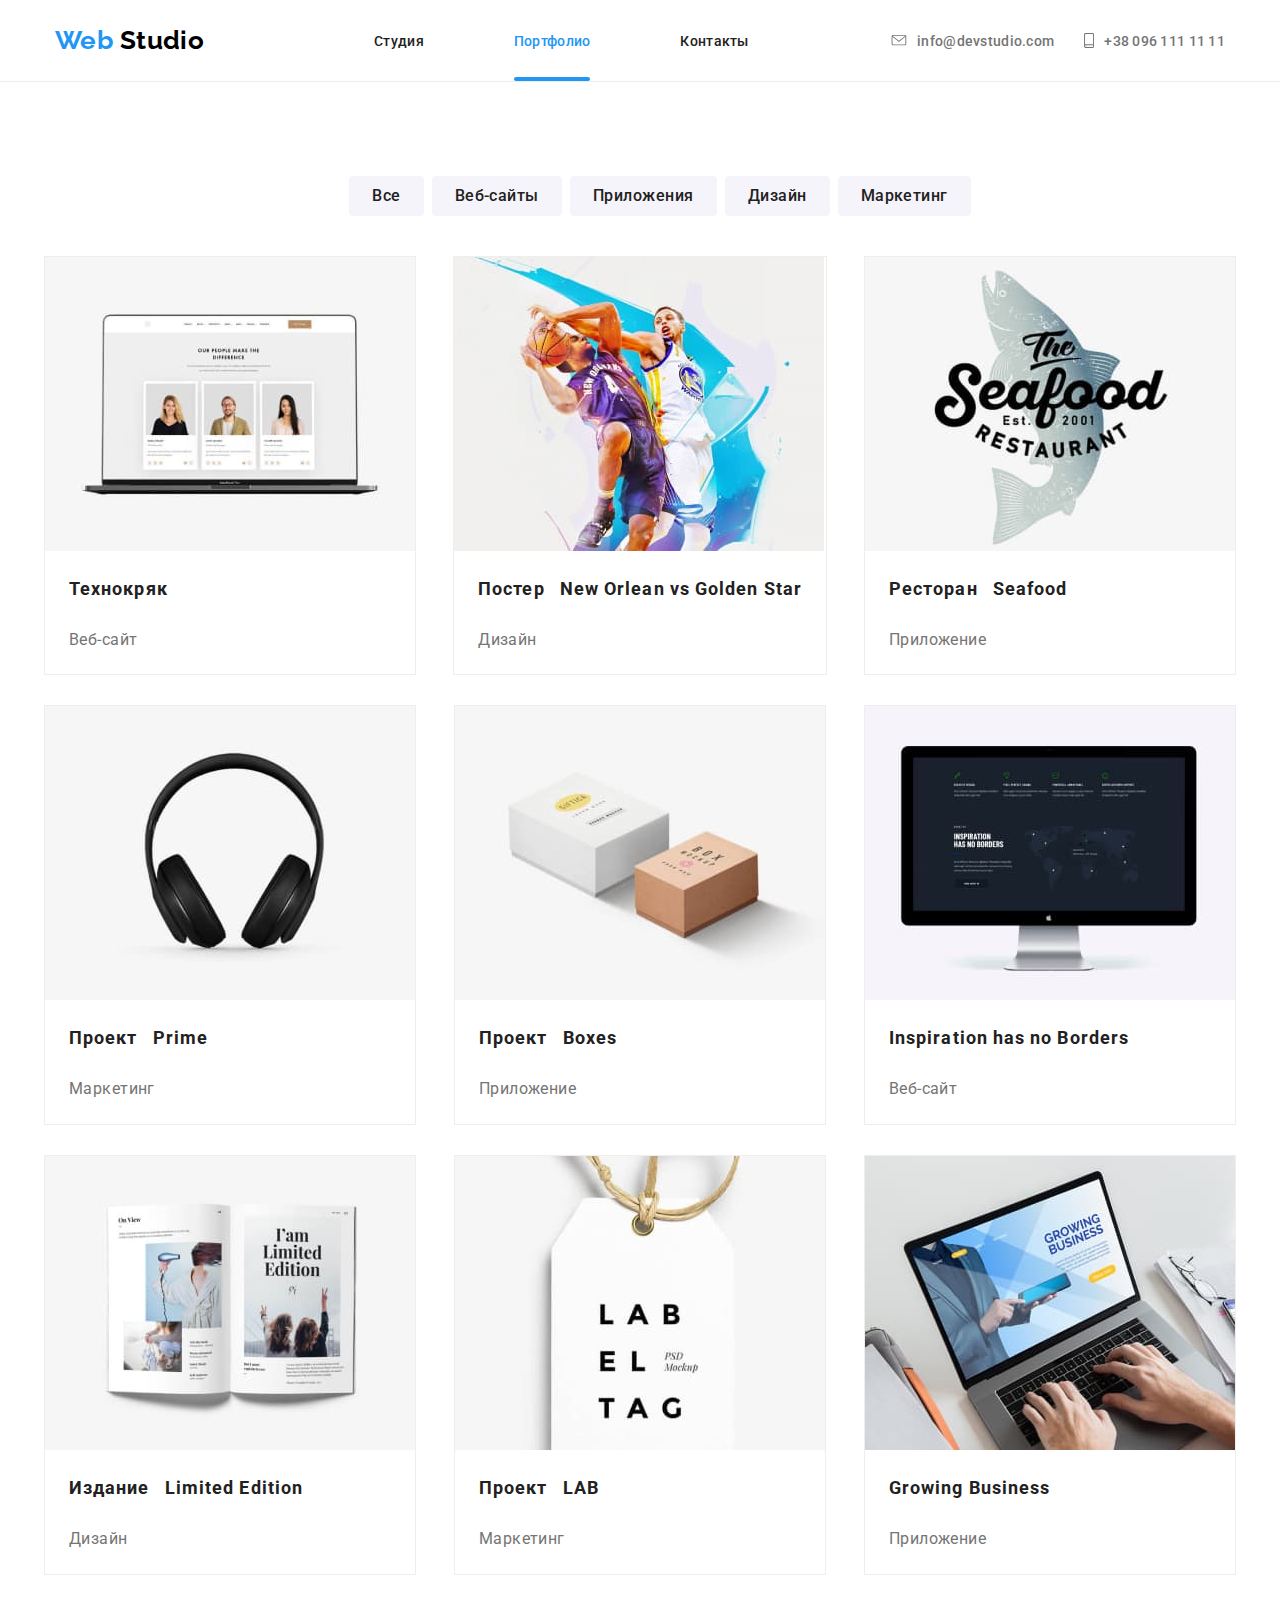
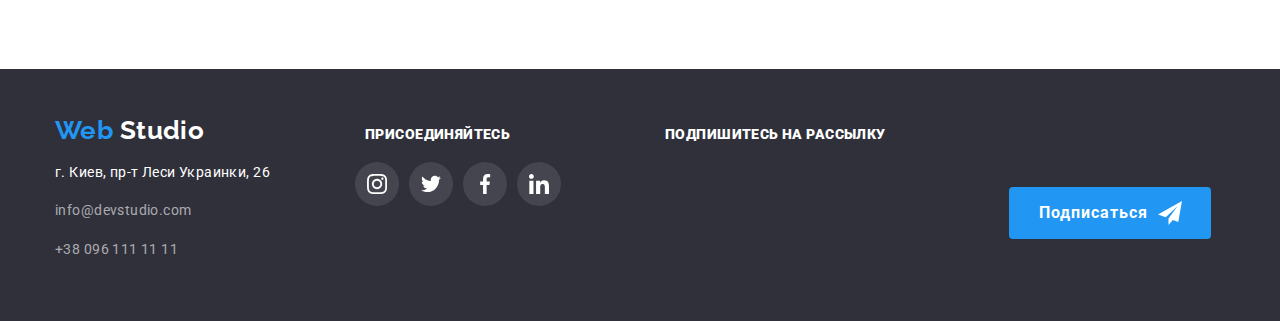
==== portfolio.html @ 9945e8b1 "06" ====
<!DOCTYPE html>
<html lang="ru">
  <head>
    <meta charset="UTF-8" />
    <meta name="viewport" content="width=device-width, initial-scale=1.0" />
    <title>Вебстудия</title>
    <link
      href="https://fonts.googleapis.com/css2?family=Raleway:wght@700&family=Roboto:wght@400;500;700&display=swap"
      rel="stylesheet"
    />
    <link rel="stylesheet" href="./css/style.css" />
  </head>
  <body>
    <!--Шапка сайта-->
    <header class="page-header">
      <div class="container-header">
        <nav class="container main-nav">
          <a href="./index.html" class="logo"
            >Web<span class="logo header"> Studio</span></a
          >
          <ul class="site-nav list">
            <li class="item">
              <a href="./index.html" class="link">Студия</a>
            </li>
            <li class="item">
              <a href="./portfolio.html" class="link-current">Портфолио</a>
            </li>
            <li class="item"><a href="" class="link">Контакты</a></li>
          </ul>
        </nav>
        <ul class="contacts list">
          <li class="item envelope">
            <a
              class="link-list"
              href="mailto:info@devstudio.com"
              aria-label="Отправить имейл"
            >
              <svg class="adress-icon" width="16" height="11">
                <use href="./img/sprite.svg#envelope"></use>
              </svg>
              info@devstudio.com</a
            >
          </li>
          <li class="item smartphone">
            <a href="tel:+380961111111" class="link-list" aria-label="Позвонить"
              ><svg class="adress-icon" width="10" height="15">
                <use href="./img/sprite.svg#smartphone"></use>
              </svg>
              +38 096 111 11 11</a
            >
          </li>
        </ul>
      </div>
    </header>

    <main>
      <!-- Портфолио навигация -->
      <section>
        <h1 class="section-title invisible">Портфолио навигация</h1>
        <div class="container-portfolionav">
          <nav>
            <ul class="porfolio-nav">
              <li class="porfolio-item">
                <buttonn type="buttonn" class="porfolio-link">Все</buttonn>
              </li>
              <li class="porfolio-item">
                <buttonn type="buttonn" class="porfolio-link"
                  >Веб-сайты</buttonn
                >
              </li>
              <li class="porfolio-item">
                <buttonn type="buttonn" class="porfolio-link"
                  >Приложения</buttonn
                >
              </li>
              <li class="porfolio-item">
                <buttonn type="buttonn" class="porfolio-link">Дизайн</buttonn>
              </li>
              <li class="porfolio-item">
                <buttonn type="buttonn" class="porfolio-link"
                  >Маркетинг</buttonn
                >
              </li>
            </ul>
          </nav>
        </div>
      </section>

      <!-- Портфолио -->

      <section>
        <h2 class="section-title invisible">Портфолио</h2>
        <div class="container-portfolio">
          <ul class="features-portfolio">
            <li class="features-list">
              <a class="portfolio-card" href="">
                <div class="thumb">
                  <img
                    class="porfolio-img"
                    src="./img/img_1.jpg"
                    alt="Технокряк"
                    width="370"
                  />
                  <p class="subtext-portfolio">
                    Технокряк это современная площадка распространения
                    коронавируса. Компании используют эту платформу для
                    цифрового шпионажа и атак на защищённые сервера конкурентов.
                  </p>
                </div>
                <div class="container-subtitle">
                  <h3 class="title-portfolio">Технокряк</h3>
                  <p class="subtitle-portfolio">Веб-сайт</p>
                </div>
              </a>
            </li>

            <li class="features-list">
              <a class="portfolio-card" href="">
                <div class="thumb">
                  <img
                    class="porfolio-img"
                    src="./img/img_2.jpg"
                    alt="Постер New Orlean vs Golden Star"
                    width="370"
                  />
                  <p class="subtext-portfolio">
                    Технокряк это современная площадка распространения
                    коронавируса. Компании используют эту платформу для
                    цифрового шпионажа и атак на защищённые сервера конкурентов.
                  </p>
                </div>
                <div class="container-subtitle">
                  <h3 class="title-portfolio">
                    Постер &nbsp;
                    <span lang="en">New Orlean vs Golden Star</span>
                  </h3>
                  <p class="subtitle-portfolio">Дизайн</p>
                </div>
              </a>
            </li>

            <li class="features-list">
              <a class="portfolio-card" href="">
                <div class="thumb">
                  <img
                    class="porfolio-img"
                    src="./img/img_3.jpg"
                    alt="Ресторан Seafood"
                    width="370"
                  />
                  <p class="subtext-portfolio">
                    Технокряк это современная площадка распространения
                    коронавируса. Компании используют эту платформу для
                    цифрового шпионажа и атак на защищённые сервера конкурентов.
                  </p>
                </div>
                <div class="container-subtitle">
                  <h3 class="title-portfolio">
                    Ресторан &nbsp; <span lang="en">Seafood</span>
                  </h3>
                  <p class="subtitle-portfolio">Приложение</p>
                </div>
              </a>
            </li>

            <li class="features-list">
              <a class="portfolio-card" href="">
                <div class="thumb">
                  <img
                    class="porfolio-img"
                    src="./img/img_4.jpg"
                    alt="Проект Prime"
                    width="370"
                  />
                  <p class="subtext-portfolio">
                    Технокряк это современная площадка распространения
                    коронавируса. Компании используют эту платформу для
                    цифрового шпионажа и атак на защищённые сервера конкурентов.
                  </p>
                </div>
                <div class="container-subtitle">
                  <h3 class="title-portfolio">
                    Проект &nbsp; <span lang="en">Prime</span>
                  </h3>
                  <p class="subtitle-portfolio">Маркетинг</p>
                </div>
              </a>
            </li>

            <li class="features-list">
              <a class="portfolio-card" href="">
                <div class="thumb">
                  <img
                    class="porfolio-img"
                    src="./img/img_5.jpg"
                    alt="Проект Boxes"
                    width="370"
                  />
                  <p class="subtext-portfolio">
                    Технокряк это современная площадка распространения
                    коронавируса. Компании используют эту платформу для
                    цифрового шпионажа и атак на защищённые сервера конкурентов.
                  </p>
                </div>
                <div class="container-subtitle">
                  <h3 class="title-portfolio">
                    Проект &nbsp; <span lang="en">Boxes</span>
                  </h3>
                  <p class="subtitle-portfolio">Приложение</p>
                </div>
              </a>
            </li>

            <li class="features-list">
              <a class="portfolio-card" href="">
                <div class="thumb">
                  <img
                    class="porfolio-img"
                    src="./img/img_6.jpg"
                    alt="Inspiration has no Borders"
                    width="370"
                  />
                  <p class="subtext-portfolio">
                    Технокряк это современная площадка распространения
                    коронавируса. Компании используют эту платформу для
                    цифрового шпионажа и атак на защищённые сервера конкурентов.
                  </p>
                </div>
                <div class="container-subtitle">
                  <h3 class="title-portfolio">
                    <span lang="en">Inspiration has no Borders</span>
                  </h3>
                  <p class="subtitle-portfolio">Веб-сайт</p>
                </div>
              </a>
            </li>

            <li class="features-list">
              <a class="portfolio-card" href="">
                <div class="thumb">
                  <img
                    class="porfolio-img"
                    src="./img/img_7.jpg"
                    alt="Издание Limited Edition"
                    width="370"
                  />
                  <p class="subtext-portfolio">
                    Технокряк это современная площадка распространения
                    коронавируса. Компании используют эту платформу для
                    цифрового шпионажа и атак на защищённые сервера конкурентов.
                  </p>
                </div>
                <div class="container-subtitle">
                  <h3 class="title-portfolio">
                    Издание &nbsp; <span lang="en">Limited Edition</span>
                  </h3>
                  <p class="subtitle-portfolio">Дизайн</p>
                </div>
              </a>
            </li>

            <li class="features-list">
              <a class="portfolio-card" href="">
                <div class="thumb">
                  <img
                    class="porfolio-img"
                    src="./img/img_8.jpg"
                    alt="Проект LAB"
                    width="370"
                  />
                  <p class="subtext-portfolio">
                    Технокряк это современная площадка распространения
                    коронавируса. Компании используют эту платформу для
                    цифрового шпионажа и атак на защищённые сервера конкурентов.
                  </p>
                </div>
                <div class="container-subtitle">
                  <h3 class="title-portfolio">
                    Проект &nbsp; <span lang="en">LAB</span>
                  </h3>
                  <p class="subtitle-portfolio">Маркетинг</p>
                </div>
              </a>
            </li>

            <li class="features-list">
              <a class="portfolio-card" href="">
                <div class="thumb">
                  <img
                    class="porfolio-img"
                    src="./img/img_9.jpg"
                    alt="Growing Business"
                    width="370"
                  />
                  <p class="subtext-portfolio">
                    Технокряк это современная площадка распространения
                    коронавируса. Компании используют эту платформу для
                    цифрового шпионажа и атак на защищённые сервера конкурентов.
                  </p>
                </div>
                <div class="container-subtitle">
                  <h3 class="title-portfolio">
                    <span lang="en">Growing Business</span>
                  </h3>
                  <p class="subtitle-portfolio">Приложение</p>
                </div>
              </a>
            </li>
          </ul>
        </div>
      </section>
    </main>

    <!-- Футер -->
    <footer class="footer">
      <div class="footer-container">
        <div class="footer-address">
          <a href="./index.html" class="logo"
            >Web<span class="logo footer"> Studio</span></a
          >
          <address class="address">
            <p class="address-title">г. Киев, пр-т Леси Украинки, 26</p>
            <p>
              <a class="address-link" href="mailto:info@devstudio.com"
                >info@devstudio.com</a
              >
            </p>
            <p>
              <a class="address-link" href="tel:+380961111111"
                >+38 096 111 11 11</a
              >
            </p>
          </address>
        </div>
        <div class="social-container">
          <span class="footer-title"><b>Присоединяйтесь</b></span>
          <ul class="social-network list">
            <li class="social-icon-list">
              <a
                class="social-links-footer"
                href="https://www.instagram.com/"
                aria-label="Ссылка на Instagram"
              >
                <svg class="social-links-icon">
                  <use href="./img/sprite.svg#instagram"></use>
                </svg>
              </a>
            </li>
            <li class="social-icon-list">
              <a
                class="social-links-footer"
                href="https://twitter.com/"
                aria-label="Ссылка на Twitter"
                ><svg class="social-links-icon">
                  <use href="./img/sprite.svg#twitter"></use>
                </svg>
              </a>
            </li>
            <li class="social-icon-list">
              <a
                class="social-links-footer"
                href="https://www.facebook.com/"
                aria-label="Ссылка на Facebook"
              >
                <svg class="social-links-icon">
                  <use href="./img/sprite.svg#facebook"></use>
                </svg>
              </a>
            </li>
            <li class="social-icon-list">
              <a
                class="social-links-footer"
                href="https://www.linkedin.com/"
                aria-label="Ссылка на LinkedIn"
              >
                <svg class="social-links-icon">
                  <use href="./img/sprite.svg#linkedin"></use>
                </svg>
              </a>
            </li>
          </ul>
        </div>
        <div class="subscribe-conteiner">
          <span class="footer-title"><b>Подпишитесь на рассылку</b></span>
          <a class="button secondary" href="" aria-label="Подписаться"
            >Подписаться
            <svg class="icon-send">
              <use href="./img/sprite.svg#icon_send"></use>
            </svg>
          </a>
        </div>
      </div>
    </footer>
  </body>
</html>
---- css/style.css ----
/* цвет основного текста #212121 */
/* вторичный цвет текста  #757575;*/
/* белый #FFFFFF  */
/* акцент #2196F3 */
/* вторичный цвет фона #F5F4FA; */
/* цвет иконок #AFB1B8; */
/* цвет фона футера #2F303A */

:root {
  --primary-white-color: #ffffff;
  --secondary-white-color: #f5f4fa;
  --logo-black-color: #000000;
  --primary-text-color: #212121;
  --title-text-color: #757575;
  --accent-color: #2196f3;
  --icon-color: #afb1b8;
  --footer-color: #2f303a;
  --footer-social-color: rgba(255, 255, 255, 0.1);
  --timing-function: cubic-bezier(0.4, 0, 0.2, 1);
  --transition-duration: 250ms;
}

/* Утилиты */

.list,
.link {
  padding: 0;
  margin: 0;
  list-style: none;
  text-decoration: none;
}

body {
  margin: 0;
  background-color: var(--primary-white-color);
  color: var(--primary-text-color);
  font-family: Roboto, sans-serif;
  font-style: normal;
  font-weight: 400;
  font-size: 14px;
  line-height: 1.71;
  letter-spacing: 0.03em;
}

/* Шапка сайта */

.page-header {
  position: fixed;
  z-index: 1;
  width: 100%;
  top: 0;
  left: 0;
  min-height: 81px;
  background-color: var(--primary-white-color);
  border-bottom: 1px solid #ececec;
}

.container-header {
  display: flex;
  margin-top: 0;
  margin-bottom: 0;
  margin-left: auto;
  margin-right: auto;
  width: 1170px;
  height: 81px;
}

.main-nav {
  display: flex;
  align-items: center;
  margin: 0;
}

.site-nav {
  display: flex;
  margin-left: 85px;
}

.site-nav .item:not(:last-child) {
  margin-right: 40px;
}

.logo {
  color: var(--accent-color);
  text-decoration: none;
  font-family: Raleway, sans-serif;
  font-style: bold;
  font-weight: 700;
  font-size: 26px;
  line-height: 1.19;
}

.logo .header {
  margin-right: 85px;
  color: var(--logo-black-color);
}

.logo .footer {
  color: var(--primary-white-color);
}

.adress-icon {
  display: flex;
  margin-right: 10px;
  fill: currentColor;
  align-items: center;
}

.site-nav .link {
  position: relative;
  display: block;
  padding-top: 32px;
  padding-bottom: 32px;
  align-items: center;
  margin-right: 50px;

  color: var(--primary-text-color);
  font-style: normal;
  font-weight: 500;
  font-size: 14px;
  line-height: 16px;
  letter-spacing: 0.02em;
  transition-property: var(--accent-color);
}

.site-nav .link:hover,
.site-nav .link:focus {
  color: var(--accent-color);
}

.link::after {
  content: "";
  position: absolute;
  width: 100%;
  height: 4px;
  bottom: 0;
  border-radius: 2px;
  background-color: var(--accent-color);
  display: block;
  opacity: 0;
  transform: scaleX(0);
  transition: var(--timing-function) var(--transition-duration);
}

.link:hover::after {
  display: block;
  opacity: 1;
  transform: scaleX(1);
}

.adress-icon:hover {
  fill: var(--accent-color);
}

.link-current {
  position: relative;
  display: block;
  margin-right: 50px;
  padding-top: 32px;
  padding-bottom: 32px;

  color: var(--accent-color);
  font-style: normal;
  font-weight: 500;
  font-size: 14px;
  line-height: 16px;
  letter-spacing: 0.02em;
  list-style: none;
  text-decoration: none;
}

.link-current::after {
  content: "";
  position: absolute;
  display: block;
  width: 100%;
  height: 4px;
  bottom: 0;
  border-radius: 2px;
  background-color: var(--accent-color);
}

.link-current:hover::after {
  display: block;
}

.contacts {
  display: flex;
  align-items: center;
  margin-left: auto;
}

.contacts .item + .item {
  display: flex;
  margin-left: 30px;
}

.link-list {
  display: flex;
  align-items: center;

  color: var(--title-text-color);
  font-style: normal;
  font-weight: 500;
  font-size: 14px;
  line-height: 16px;
  letter-spacing: 0.02em;
  list-style: none;
  text-decoration: none;
  transition-property: var(--accent-color);
  transition-duration: var(--transition-duration);
  transition-timing-function: var(--timing-function);
}

.contacts .link-list:hover,
.contacts .link-list:focus {
  color: var(--accent-color);
}

/* Футер */

.footer {
  margin-top: 0;
  margin-bottom: 0;
  margin-left: auto;
  margin-right: auto;
  height: 252px;
  background: var(--footer-color);
}

.footer-container {
  display: flex;
  margin-top: 94px;
  margin-bottom: 0;
  margin-left: auto;
  margin-right: auto;
  width: 1170px;
  align-items: baseline;
}

.footer-address {
  display: flex;
  flex-direction: column;
  width: 231px;
  padding-top: 45px;
  padding-bottom: 28px;
}

.address-title {
  font-style: normal;
  font-weight: normal;
  width: 231px;
  font-size: 14px;
  line-height: 24px;
  letter-spacing: 0.03em;

  color: var(--primary-white-color);
}

.address-link {
  font-style: normal;
  font-weight: normal;
  font-size: 14px;
  line-height: 24px;
  letter-spacing: 0.03em;

  color: rgba(255, 255, 255, 0.6);
  list-style: none;
  text-decoration: none;

  transition-property: var(--accent-color);
  transition-duration: var(--transition-duration);
  transition-timing-function: var(--timing-function);
}

.address-link:hover,
.address-link:focus {
  color: var(--accent-color);
}

.social-container {
  display: block;
  margin-left: 69px;
}

.social-links-footer {
  display: block;
  width: 20px;
  height: 20px;
  color: var(--primary-white-color);
}

.social-network {
  display: inline-flex;
  min-width: 206px;
  height: 44px;
  list-style: none;
  text-decoration: none;
  margin-top: 20px;
  margin-bottom: 0;
}

.social-icon-list {
  display: inline-flex;
  margin-top: 0 auto;
  height: 44px;
  width: 44px;
  list-style: none;
  text-decoration: none;
  justify-content: center;

  color: var(--primary-white-color);
  background-color: var(--footer-social-color);
  border-radius: 50%;
  list-style: none;
  text-decoration: none;
  align-items: center;
  justify-content: center;
}

.social-icon-list:not(:first-child) {
  margin-left: 10px;
}

.social-links-icon {
  display: inline-flex;
  width: 20px;
  height: 20px;
  text-align: center;
  align-items: center;
  justify-content: center;
  fill: currentColor;

  transition-property: var(--accent-color);
  transition-duration: var(--transition-duration);
  transition-timing-function: var(--timing-function);
}

.social-icon-list:hover,
.social-icon-list:focus {
  width: 44px;
  height: 44px;
  background-color: var(--accent-color);
}

.subscribe-conteiner {
  margin-top: 57px;
  margin-left: 94px;
}

.footer-title {
  display: block;
  margin-top: 0;
  margin-bottom: 0;
  margin-left: 10px;
  font-weight: 700;
  line-height: 16px;
  text-align: left;
  text-transform: uppercase;

  color: var(--primary-white-color);
}

/* Кнопка Герой */

.button.primary {
  display: inline-flex;
  border: 1px solid transparent;
  border-radius: 4px;
  padding: 10px 32px;
  min-width: 200px;

  color: var(--primary-white-color);
  background-color: var(--accent-color);

  font-weight: 700;
  font-size: 16px;
  letter-spacing: 0.06em;
  line-height: 1.87;
  text-decoration: none;
  text-align: center;
}

/* Кнопка Футер */

.button.secondary {
  display: inline-flex;
  margin-left: 354px;
  margin-top: 45px;

  border: 1px solid transparent;
  border-radius: 4px;
  padding-top: 10px;
  padding-bottom: 10px;
  padding-left: 29px;
  padding-right: 28px;

  color: var(--primary-white-color);
  background-color: var(--accent-color);

  font-weight: 700;
  font-size: 16px;
  letter-spacing: 0.06em;
  line-height: 1.87;
  text-decoration: none;
  text-align: center;
  align-items: center;
}
.icon-send {
  margin-left: 10px;
  width: 24px;
  height: 24px;
}

/* Главная страница Web Studio */

/* Герой */

.hero {
  margin-top: 0;
  margin-left: auto;
  margin-right: auto;
  max-width: 1600px;
  height: 600px;
  text-align: center;
}

.box {
  margin-top: 0;
  margin-left: auto;
  margin-right: auto;
  height: 600px;
  background-image: linear-gradient(
      to right,
      rgba(47, 48, 58, 0.8),
      rgba(47, 48, 58, 0.8)
    ),
    url("../img/header_img.jpg");
  background-repeat: no-repeat;
  background-position: center;
  background-size: cover;
}

.hero-title {
  margin-top: 0px;
  margin-bottom: 30px;
  padding-top: 200px;
  color: var(--primary-white-color);
  font-weight: 900;
  font-size: 44px;
  letter-spacing: 0.06em;
  text-transform: uppercase;
}

/* Преимущества */

.features-container {
  margin-top: 94px;
  margin-bottom: 0;
  margin-left: auto;
  margin-right: auto;
  width: 1170px;
}

.features {
  display: flex;
  padding: 0;
  list-style: none;
}

.features-item {
  width: 270px;
  height: 271px;
  padding-left: 0px;

  list-style: none;
  text-decoration: none;
  font-style: normal;
  font-weight: normal;
  font-size: 14px;
  line-height: 24px;
  letter-spacing: 0.03em;

  color: var(--title-text-color);
}

.features-icon-container {
  display: flex;
  margin-left: auto;
  margin-right: auto;
  margin-bottom: 30px;
  height: 120px;
  border-radius: 4px;
  align-items: center;
  justify-content: center;
  background-color: var(--secondary-white-color);
}

.features-icon {
  width: 70px;
  height: 70px;
}

.features-item:not(:first-child) {
  margin-left: 30px;
  width: 270px;
}

.title {
  font-style: normal;
  font-weight: bold;
  font-size: 14px;
  line-height: 16px;
  letter-spacing: 0.03em;
  text-transform: uppercase;
  color: var(--primary-text-color);
}

/* Чем мы занимаемся */

.container-occupation {
  margin-left: auto;
  margin-right: auto;
  margin-top: 94px;
  margin-bottom: 0;
  padding-left: 0px;
}

.section-title {
  display: flexbox;
  margin-left: auto;
  margin-right: auto;
  margin-top: 94;
  margin-bottom: 0;
  font-weight: 700;
  font-size: 36px;
  line-height: 1.16;
  text-align: center;
  align-items: center;
  color: var(--primary-text-color);
}

.occupation-list {
  display: flex;
  margin-left: auto;
  margin-right: auto;
  margin-top: 50px;
  margin-bottom: 0px;
  width: 1170px;
  height: 294px;
  padding-left: 0px;

  font-weight: 700;
  font-size: 14px;
  line-height: 1.14;
  text-transform: uppercase;

  color: var(--primary-white-color);
}

.occupation-img {
  display: block;
  margin-top: 0px;
  margin-bottom: 0;
  align-items: center;
  width: 370px;
}

.occupation-title {
  position: absolute;
  bottom: 0;
  left: 0;
  width: 100%;
  margin-top: 0px;
  margin-bottom: 0px;
  padding-top: 27px;
  padding-bottom: 27px;

  font-weight: 700;
  font-size: 14px;
  line-height: 1.14;
  text-transform: uppercase;

  color: var(--primary-white-color);
  background: rgba(47, 48, 58, 0.8);

  text-align: center;
  text-decoration: none;
  list-style: none;
}

.occupation-item:not(:first-child) {
  margin-left: 30px;
}

.occupation-item {
  position: relative;
  display: block;
}

/* Наша команда */

.team {
  display: block;

  margin-top: 94px;
  margin-bottom: 0;
  margin-left: auto;
  margin-right: auto;
  height: 702px;
  padding-top: 50px;
  padding-left: 0px;
  text-align: center;
  background: var(--secondary-white-color);
}

.ourteam {
  display: inline-flex;
  margin-top: 50px;
  margin-left: auto;
  margin-right: auto;
}

.team-list {
  margin-left: auto;
  margin-right: auto;

  margin-bottom: 0;
  padding-left: 0px;

  height: 422px;
  font-size: 16px;
  line-height: 19px;
  text-align: center;
  letter-spacing: 0.03em;
  color: var(--title-text-color);
  text-decoration: none;
  list-style: none;
  text-align: center;
  align-items: center;
  background-color: var(--primary-white-color);
  flex-direction: column;
  box-shadow: 0px 2px 1px rgba(0, 0, 0, 0.2), 0px 1px 1px rgba(0, 0, 0, 0.14),
    0px 1px 3px rgba(0, 0, 0, 0.12);
  border-radius: 0px 0px 4px 4px;
}

.team-title {
  margin-top: 30px;
  font-style: normal;
  font-weight: 500;
  font-size: 16px;
  line-height: 19px;
  text-align: center;
  letter-spacing: 0.03em;

  color: var(--primary-text-color);
}

.team-list:not(:first-child) {
  margin-left: 30px;
}

.profession {
  margin-top: 0;
}

.social-icon {
  display: inline-flex;
  width: 20px;
  height: 20px;
  text-align: center;
  align-items: center;
  fill: currentColor;
}

.social-links {
  display: inline-flex;
  margin-left: auto;
  margin-right: auto;
  width: 44px;
  height: 44px;
  color: var(--icon-color);
  list-style: none;
  text-decoration: none;
  align-items: center;
  justify-content: center;
  transition-property: var(--primary-white-color);
  transition-duration: var(--transition-duration);
  transition-timing-function: var(--timing-function);
}

.social-links:hover {
  color: var(--primary-white-color);
}

.sociallinks-item {
  display: inline-flex;
  margin-top: 0px;
  margin-bottom: 24px;
  margin-left: auto;
  margin-right: auto;
  height: 44px;
  width: 44px;
  list-style: none;
  text-decoration: none;
  justify-content: center;

  color: var(--icon-color);
  border-radius: 50%;
  list-style: none;
  text-decoration: none;
  align-items: center;
  justify-content: center;
  transition-property: var(--accent-color);
  transition-duration: var(--transition-duration);
  transition-timing-function: var(--timing-function);
}

.sociallinks-item:hover,
.sociallinks-item:focus {
  color: var(--accent-color);
  background-color: var(--accent-color);
  fill: var(--primary-white-color);
}

.sociallinks-item:not(:first-child) {
  margin-left: 10px;
}

/* Постоянные клиенты */

.container-clients {
  margin-left: auto;
  margin-right: auto;
  margin-top: 94px;
  margin-bottom: 0;
  padding-left: 0px;
}

.clients-list {
  display: flex;
  margin-left: auto;
  margin-right: auto;
  margin-top: 50px;
  margin-bottom: 0;
  width: 1170px;
  height: 90px;
  padding-left: 0px;
  list-style: none;
  text-decoration: none;
}

.clients-link {
  display: inline-flex;
  width: 170px;
  height: 90px;
  align-items: center;
  justify-content: center;
  border: 1px solid var(--icon-color);
  color: var(--icon-color);
  border-radius: 4px;
}

.clients-item:not(:first-child) {
  margin-left: 30px;
}

.clients-icon {
  fill: currentColor;
  transition-property: var(--accent-color);
  transition-duration: var(--transition-duration);
  transition-timing-function: var(--timing-function);
}

.clients-icon:hover {
  fill: var(--accent-color);
}

.clients-list .clients-link {
  transition-property: var(--accent-color);
  transition-duration: var(--transition-duration);
  transition-timing-function: var(--timing-function);
}

.clients-list .clients-link:hover,
.clients-list .clients-link:focus {
  border: 1px solid var(--accent-color);
  color: var(--accent-color);
}

/* Страница Portfolio */

/* Портфолио навигация */

.section-title.invisible {
  visibility: hidden;
  margin-top: 0px;
  margin-bottom: 0;
  margin-left: auto;
  margin-right: auto;
}

.container-portfolionav {
  display: flex;
  margin-left: auto;
  margin-right: auto;
  margin-top: 134px;
  margin-bottom: 0;
  height: 38px;
  justify-content: center;
  min-width: 611px;
}

.porfolio-nav {
  display: flex;
  margin-top: 0;
  list-style: none;
  text-decoration: none;
}
.porfolio-link {
  display: flex;
  margin-left: auto;
  margin-right: auto;
  align-items: center;
  padding: 6px 22px;
  align-items: center;
  justify-content: center;
  border: 1px solid transparent;
  border-radius: 4px;
  list-style: none;
  text-decoration: none;
  font-style: normal;
  font-weight: 500;
  font-size: 16px;
  line-height: 26px;
  letter-spacing: 0.03em;
  background-color: var(--secondary-white-color);
  transition-property: color var(--primary-white-color) background-color
    var(--accent-color);
  transition-duration: var(--transition-duration);
  transition-timing-function: var(--timing-function);
}

.porfolio-link:hover,
.porfolio-link:focus {
  color: var(--primary-white-color);
  background-color: var(--accent-color);
  box-shadow: 1px 4px 6px rgba(0, 0, 0, 0.16), 0px 4px 4px rgba(0, 0, 0, 0.06),
    0px 1px 1px rgba(0, 0, 0, 0.12);
}

.porfolio-item:not(:first-child) {
  margin-left: 8px;
}

/* Портфолио */

.container-portfolio {
  margin: 0 auto;
  width: 1200px;
  padding-left: 15px;
  padding-right: 15px;
  align-items: center;
  text-align: center;
}

.features-portfolio {
  display: flex;
  flex-wrap: wrap;
  margin-top: 0;
  margin-bottom: 0;
  padding-left: 0;
  list-style: none;
}

.features-list {
  display: flex;
  margin-bottom: 30px;
  margin-right: 30px;
  width: calc((100% - 2 * 30px) / 3);
  justify-content: center;
}

.features-list:nth-child(3n) {
  margin-right: 0;
}

.features-list:nth-last-child(-n + 3) {
  margin-bottom: 0;
}

.porfolio-img {
  display: block;
}

.portfolio-card {
  display: block;
  text-decoration: none;
  border: 1px solid #eeeeee;
  transition: transform var(--transition-duration) var(--timing-function);
}

.portfolio-card:hover,
.portfolio-card:focus {
  box-shadow: 1px 4px 6px rgba(0, 0, 0, 0.16), 0px 4px 4px rgba(0, 0, 0, 0.06),
    0px 1px 1px rgba(224, 204, 204, 0.12);
}

.container-subtitle {
  padding: 20px 24px;
}

.features-list .subtext-portfolio {
  position: absolute;
  display: inline-block;
  top: 0;
  left: 0;
  height: 100%;
  margin-top: 0;
  margin-bottom: 0;
  padding: 63px 24px;

  font-size: 18px;
  line-height: 1.56;
  text-align: start;

  color: var(--primary-white-color);
  background-color: rgba(33, 150, 243, 0.9);

  transition: transform var(--transition-duration) var(--timing-function);
  transform: translateY(110%);
}

.thumb {
  position: relative;
  overflow: hidden;
}

.portfolio-card:hover .subtext-portfolio,
.portfolio-card:focus .subtext-portfolio {
  transform: translateY(0);
}

.features-portfolio .title-portfolio {
  margin-top: 0;

  font-weight: 700;
  font-size: 18px;
  line-height: 2;
  letter-spacing: 0.06em;
  text-align: start;

  color: var(--primary-text-color);
}

.features-portfolio .subtitle-portfolio {
  margin-top: 0;
  margin-bottom: 0;

  font-size: 16px;
  line-height: 1.87;
  text-align: start;
  color: var(--title-text-color);
}
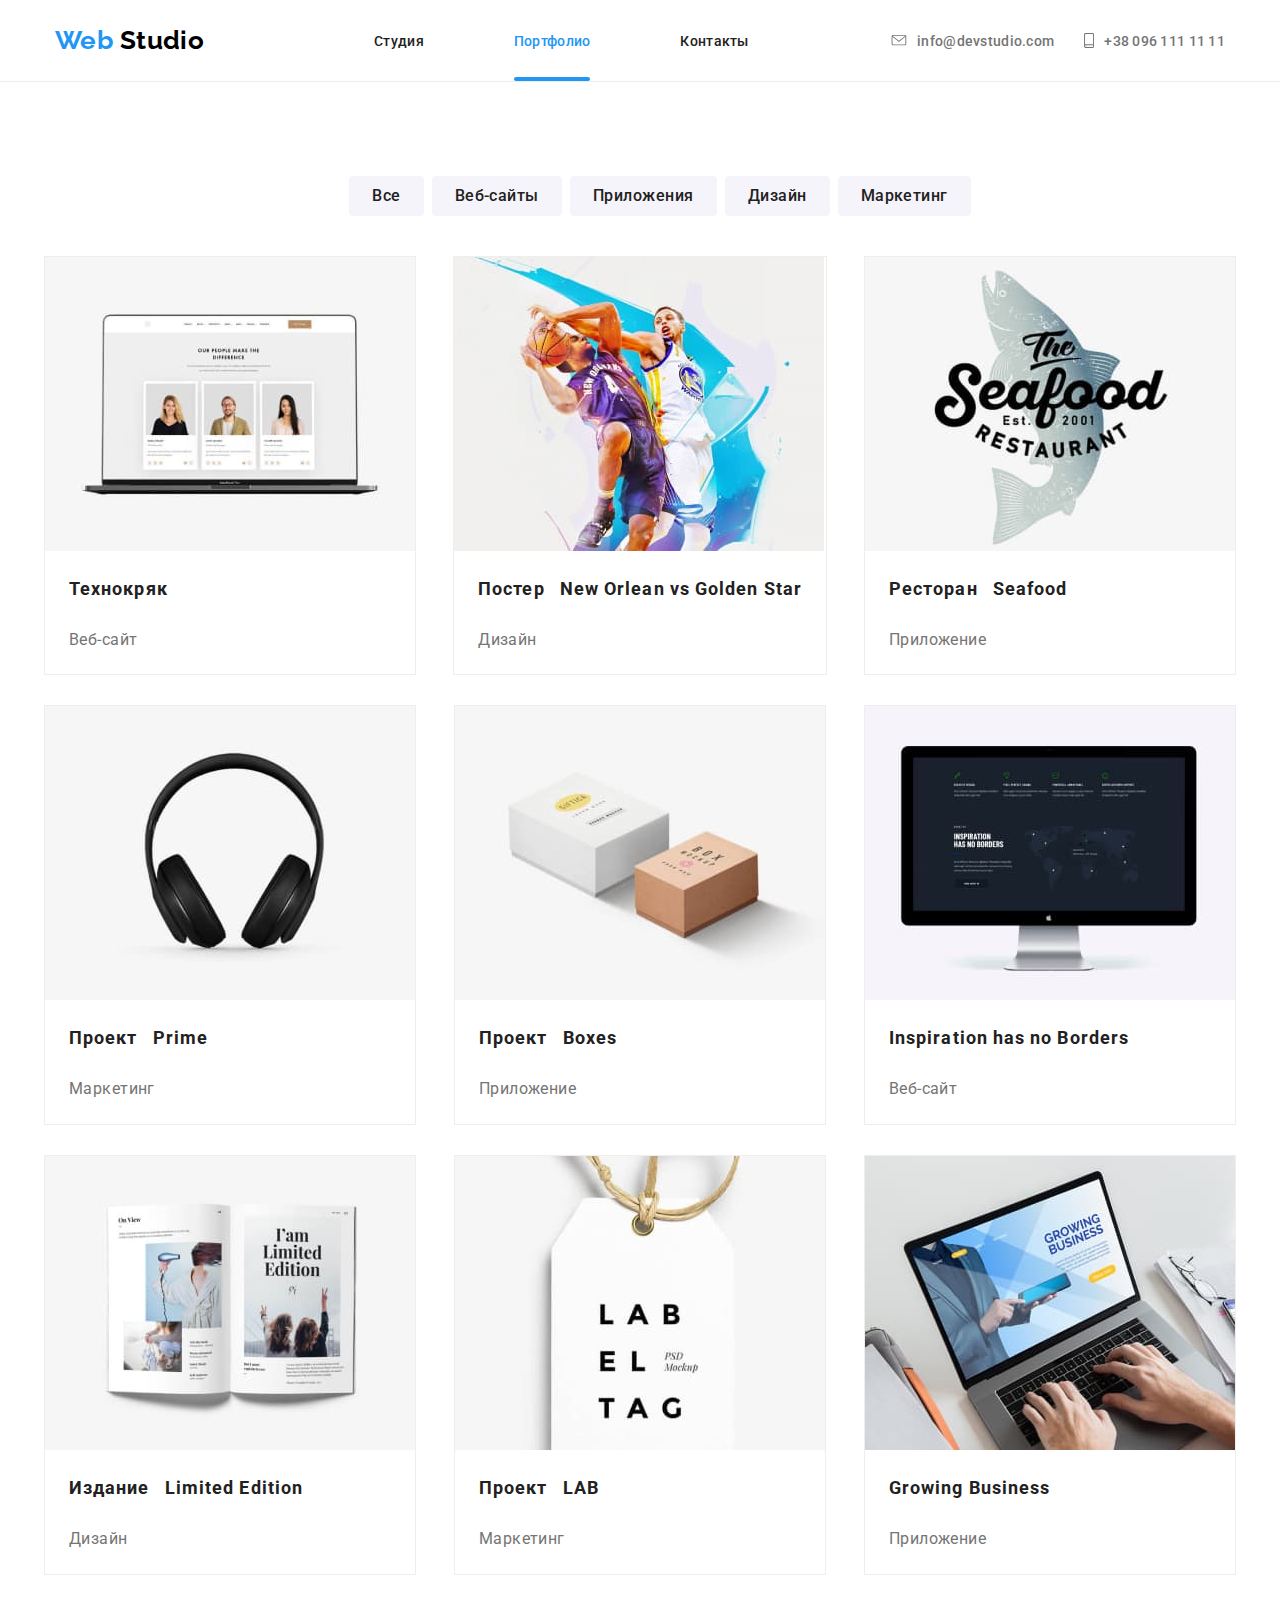
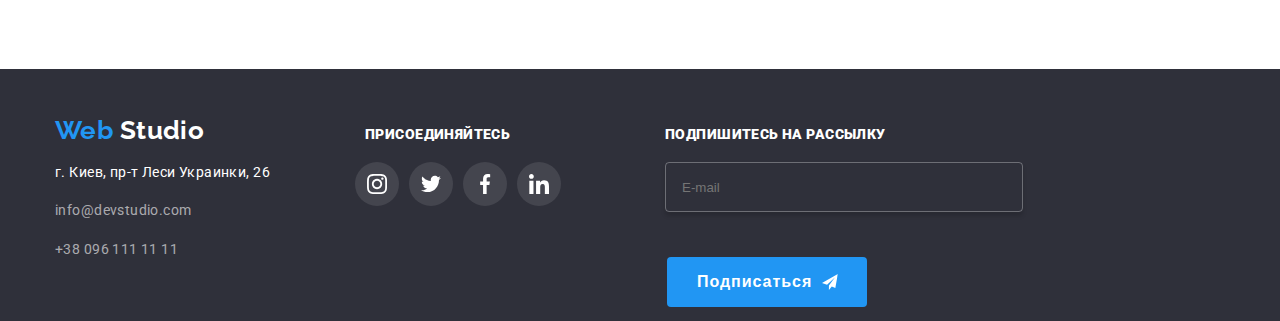
==== commit 521abd9f: "Footer form portfolio" ====
--- a/portfolio.html
+++ b/portfolio.html
@@ -382,12 +382,22 @@
         </div>
         <div class="subscribe-conteiner">
           <span class="footer-title"><b>Подпишитесь на рассылку</b></span>
-          <a class="button secondary" href="" aria-label="Подписаться"
-            >Подписаться
-            <svg class="icon-send">
-              <use href="./img/sprite.svg#icon_send"></use>
-            </svg>
-          </a>
+          <form class="footer-form">
+            <label class="footer-form-label">
+              <input
+                type="email"
+                class="footer-form-input"
+                name="name"
+                placeholder="E-mail"
+              />
+            </label>
+            <button class="button secondary" href="" aria-label="Подписаться">
+              Подписаться
+              <svg class="icon-send">
+                <use href="./img/sprite.svg#icon_send"></use>
+              </svg>
+            </button>
+          </form>
         </div>
       </div>
     </footer>
--- a/css/style.css
+++ b/css/style.css
@@ -84,7 +84,6 @@
   color: var(--accent-color);
   text-decoration: none;
   font-family: Raleway, sans-serif;
-  font-style: bold;
   font-weight: 700;
   font-size: 26px;
   line-height: 1.19;
@@ -302,7 +301,7 @@
 
 .social-icon-list {
   display: inline-flex;
-  margin-top: 0 auto;
+  margin: 0 auto;
   height: 44px;
   width: 44px;
   list-style: none;
@@ -359,6 +358,19 @@
   text-transform: uppercase;
 
   color: var(--primary-white-color);
+}
+
+.footer-form-input {
+  margin-top: 20px;
+  margin-left: 10px;
+  width: 358px;
+  height: 50px;
+  padding: 15px 16px;
+  border: 1px solid rgba(255, 255, 255, 0.3);
+  box-sizing: border-box;
+  box-shadow: 0px 4px 4px rgba(0, 0, 0, 0.15);
+  border-radius: 4px;
+  background-color: transparent;
 }
 
 /* Кнопка Герой */
@@ -385,9 +397,10 @@
 
 .button.secondary {
   display: inline-flex;
-  margin-left: 354px;
+  margin-left: 12px;
   margin-top: 45px;
-
+  width: 200px;
+  height: 50px;
   border: 1px solid transparent;
   border-radius: 4px;
   padding-top: 10px;
@@ -406,6 +419,7 @@
   text-align: center;
   align-items: center;
 }
+
 .icon-send {
   margin-left: 10px;
   width: 24px;
@@ -527,10 +541,10 @@
 }
 
 .section-title {
-  display: flexbox;
-  margin-left: auto;
-  margin-right: auto;
-  margin-top: 94;
+  display: block;
+  margin-left: auto;
+  margin-right: auto;
+  margin-top: 94px;
   margin-bottom: 0;
   font-weight: 700;
   font-size: 36px;
@@ -836,8 +850,7 @@
   line-height: 26px;
   letter-spacing: 0.03em;
   background-color: var(--secondary-white-color);
-  transition-property: color var(--primary-white-color) background-color
-    var(--accent-color);
+  transition-property: color var(--primary-white-color);
   transition-duration: var(--transition-duration);
   transition-timing-function: var(--timing-function);
 }
@@ -929,7 +942,7 @@
   background-color: rgba(33, 150, 243, 0.9);
 
   transition: transform var(--transition-duration) var(--timing-function);
-  transform: translateY(110%);
+  transform: translateY(100%);
 }
 
 .thumb {
